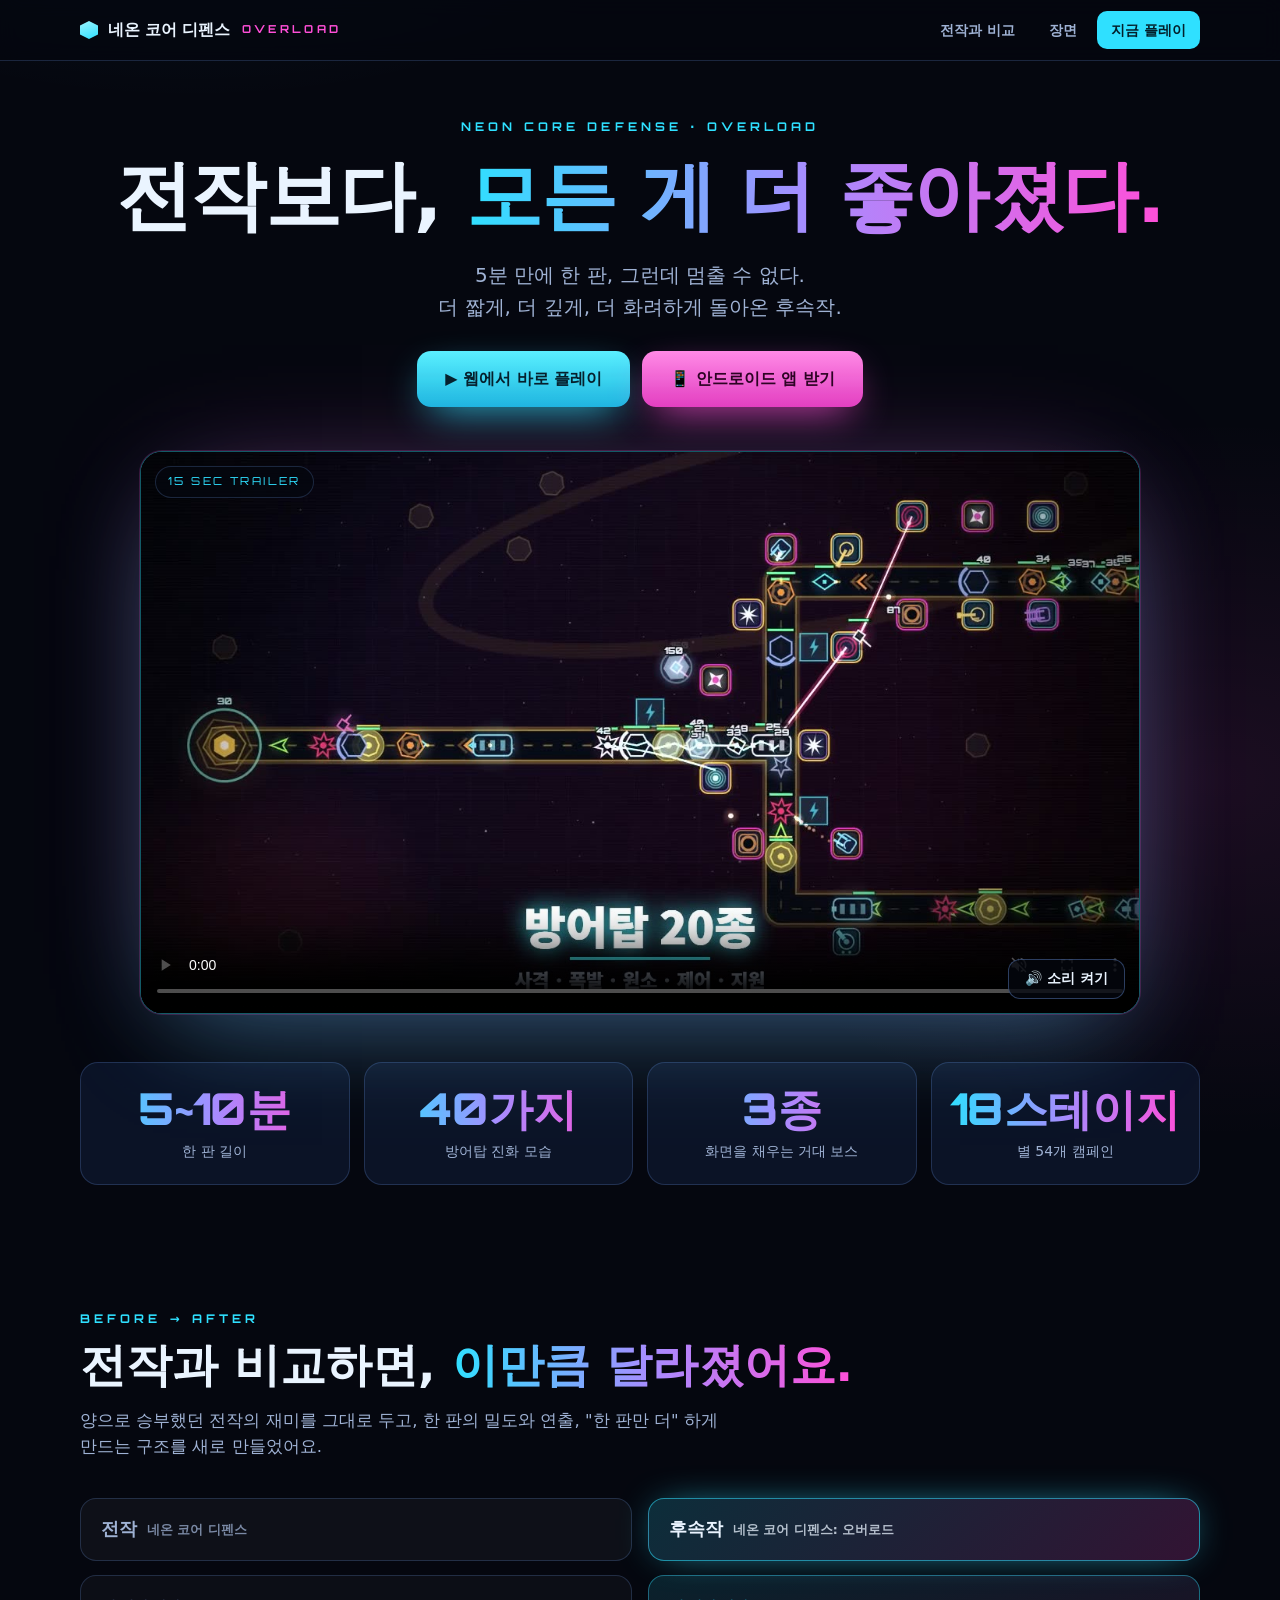
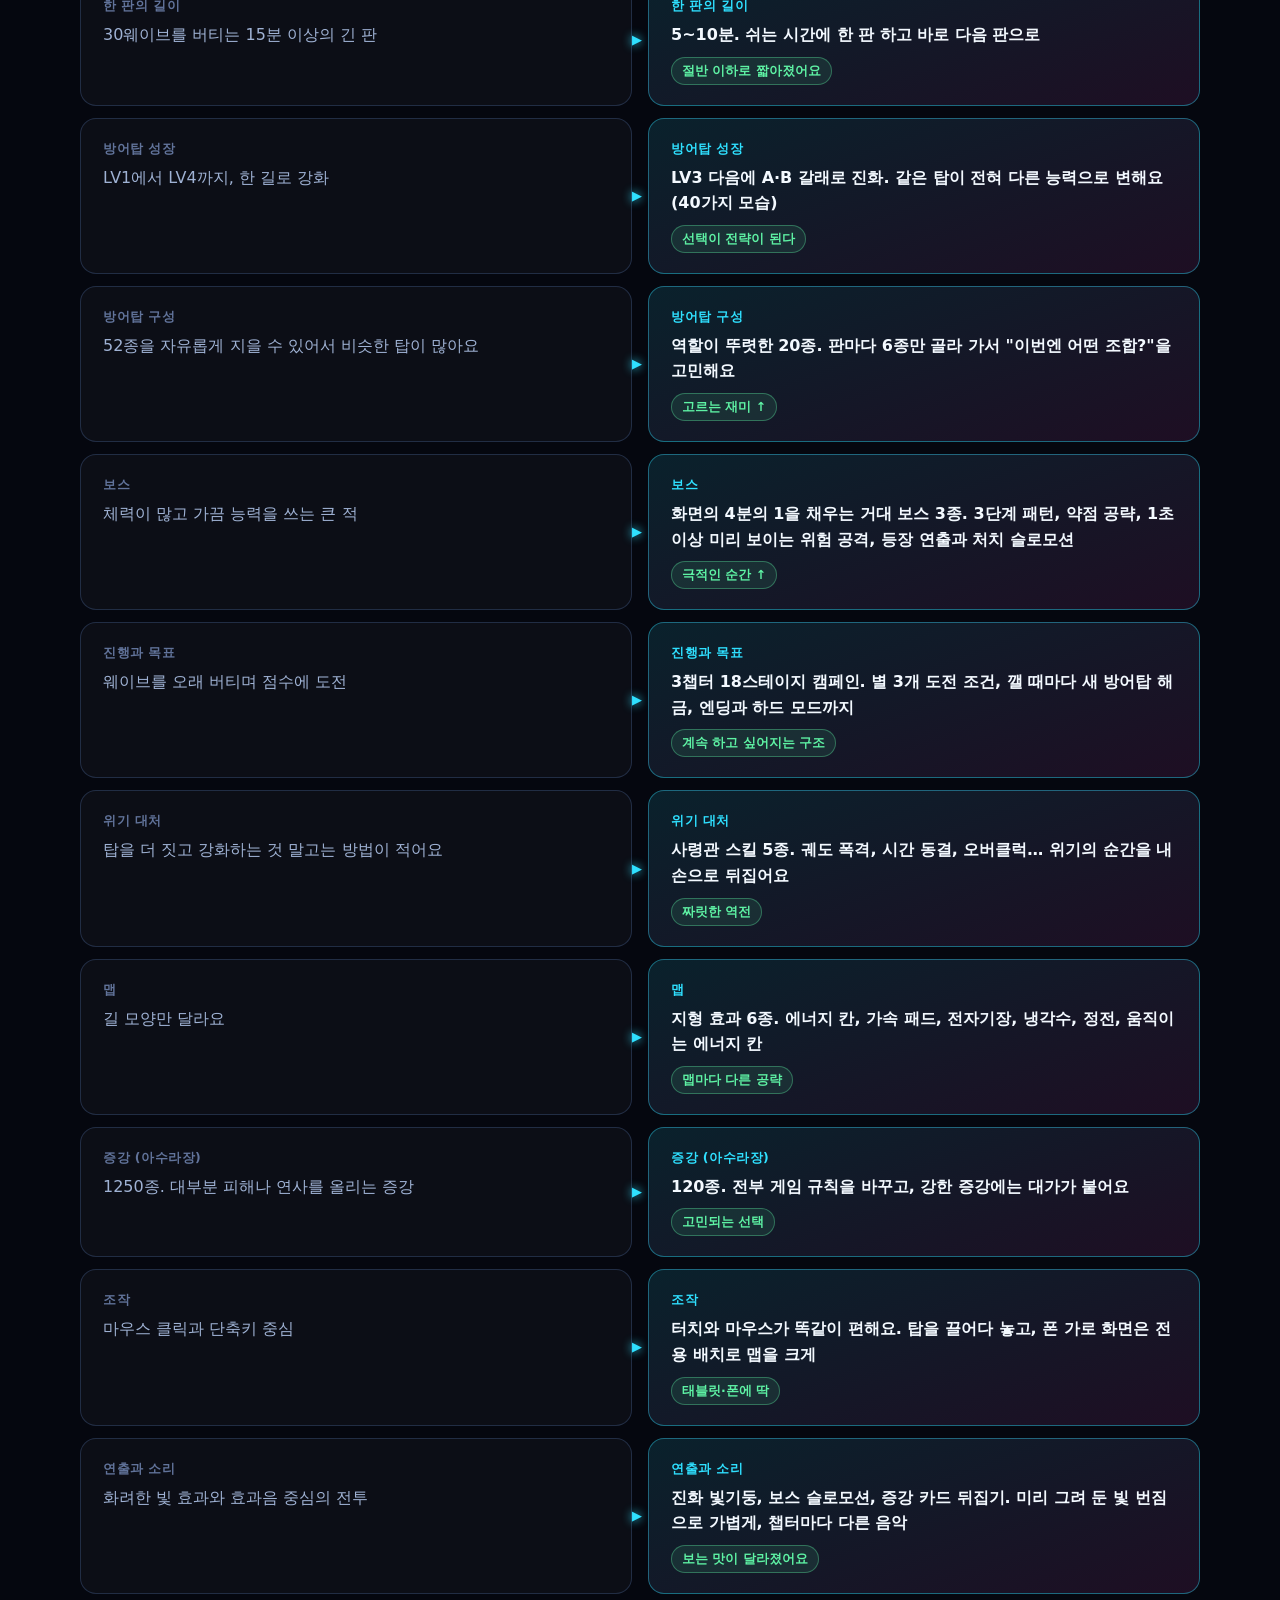
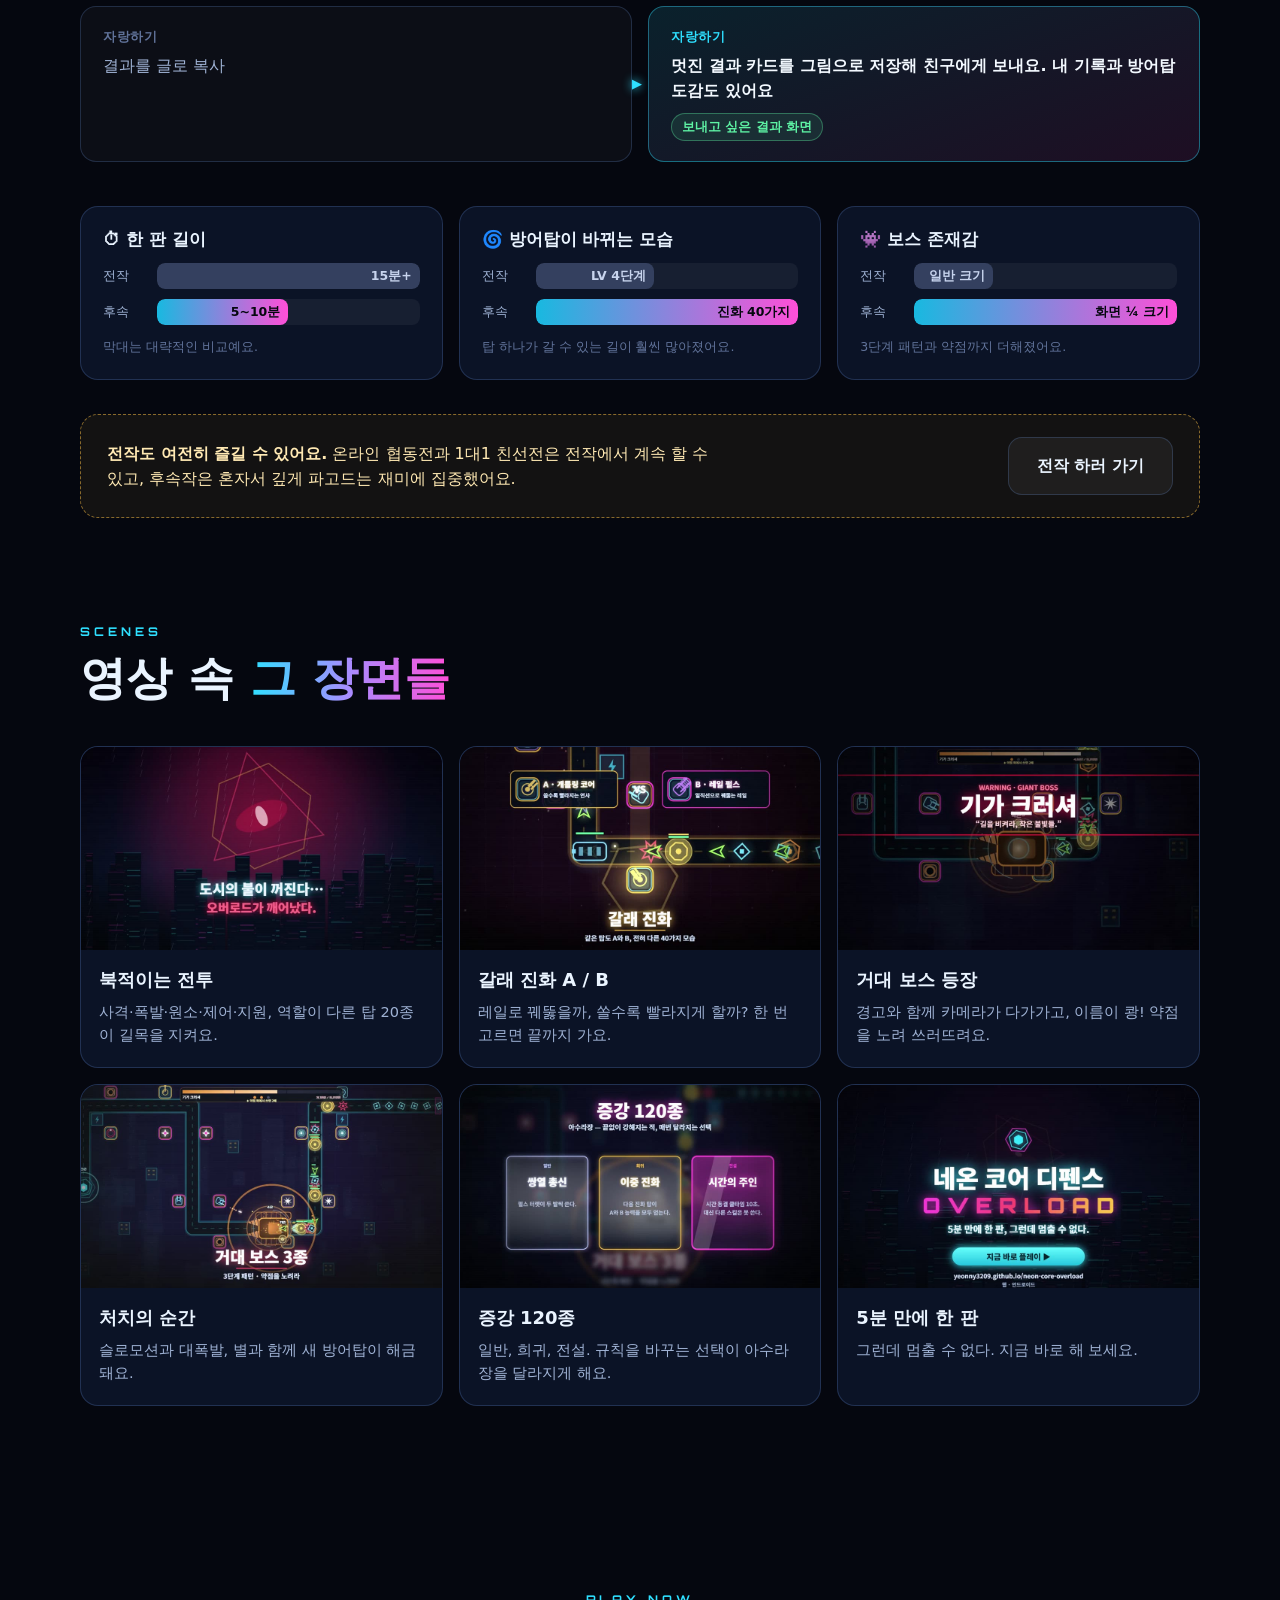
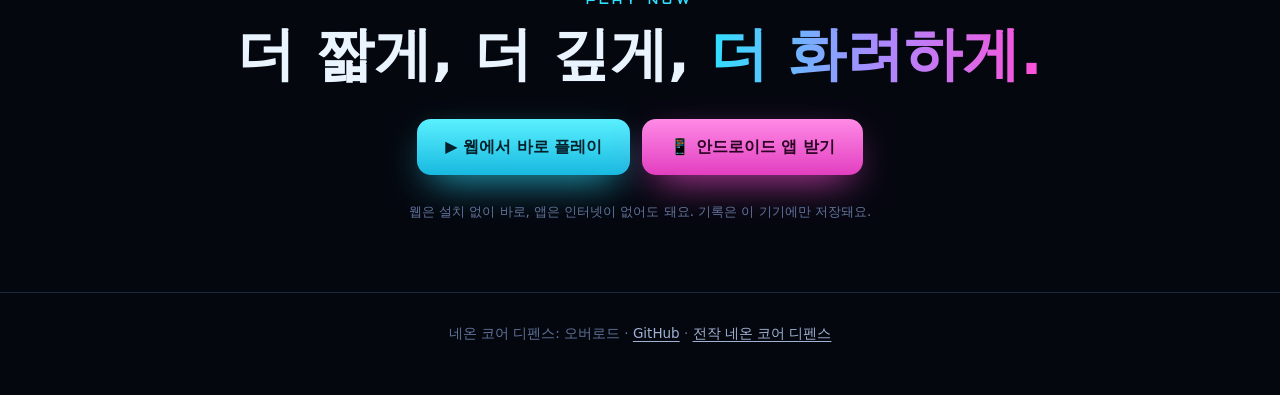
==== promo.html @ 589a6226 "홍보 페이지 추가: 광고 영상과 전작 대비 비교 Co-Authored-By: Claude Sonnet 5.5 <noreply@anthropic.com>" ====
<!DOCTYPE html>
<html lang="ko">
<head>
<meta charset="utf-8">
<meta name="viewport" content="width=device-width, initial-scale=1">
<title>네온 코어 디펜스: 오버로드 — 전작보다 모든 게 더 좋아졌다</title>
<meta name="description" content="5분 만에 한 판, 그런데 멈출 수 없다. 방어탑 갈래 진화, 거대 보스, 캠페인 18스테이지로 돌아온 네온 코어 디펜스 후속작.">
<meta name="theme-color" content="#05070f">
<style>
@font-face{font-family:'Orbitron';font-weight:400 900;font-display:block;src:url([data-uri]) format('woff2')}
:root{--bg:#05070f;--panel:rgba(14,22,44,.82);--edge:rgba(120,170,255,.2);--ice:#eaf4ff;--mute:#9fb2d4;--dim:#61739a;
 --core:#2fe0ff;--mag:#ff4fd8;--gold:#ffc247;--bad:#ff4d6d;--good:#5ef2a4;
 --font:'Pretendard','Apple SD Gothic Neo','Malgun Gothic','Noto Sans KR',system-ui,sans-serif;--fd:'Orbitron',var(--font)}
*{box-sizing:border-box}
html{scroll-behavior:smooth}
body{margin:0;background:var(--bg);color:var(--ice);font-family:var(--font);line-height:1.6;overflow-x:hidden;
 background-image:radial-gradient(1000px 600px at 15% -5%,rgba(47,224,255,.1),transparent 60%),radial-gradient(900px 600px at 95% 15%,rgba(255,79,216,.09),transparent 60%)}
a{color:inherit;text-decoration:none}
.wrap{width:min(1120px,calc(100% - 40px));margin:0 auto}
section{padding:84px 0}
.kicker{font-family:var(--fd);letter-spacing:.34em;font-size:12px;color:var(--core);font-weight:700}
h1,h2,h3{margin:0;line-height:1.2}
h2{font-size:clamp(28px,4.6vw,46px);font-weight:900;margin-top:10px}
.lead{color:var(--mute);max-width:62ch;margin:14px 0 0;font-size:16.5px}
.grad{background:linear-gradient(90deg,#2fe0ff,#a98bff,#ff4fd8);-webkit-background-clip:text;background-clip:text;color:transparent}
.btn{display:inline-flex;align-items:center;gap:8px;padding:15px 28px;border-radius:14px;font-weight:800;font-size:16px;border:1px solid var(--edge);
 background:rgba(255,255,255,.05);transition:transform .15s,box-shadow .15s,background .15s;cursor:pointer;color:var(--ice);font-family:inherit}
.btn:hover{transform:translateY(-2px);background:rgba(255,255,255,.09)}
.btn.p{background:linear-gradient(180deg,#5af0ff,#18b9e0);color:#03202b;border:0;box-shadow:0 14px 40px -14px var(--core)}
.btn.m{background:linear-gradient(180deg,#ff8ae6,#e23fc0);color:#2b0322;border:0;box-shadow:0 14px 40px -14px var(--mag)}

/* 상단 */
nav{position:sticky;top:0;z-index:20;backdrop-filter:blur(10px);background:rgba(5,7,15,.7);border-bottom:1px solid var(--edge)}
nav .wrap{display:flex;align-items:center;justify-content:space-between;height:60px}
.logo{font-weight:900;letter-spacing:-.01em;display:flex;align-items:center;gap:10px}
.logo i{width:18px;height:18px;background:linear-gradient(160deg,#9af4ff,var(--core));clip-path:polygon(50% 0,100% 25%,100% 75%,50% 100%,0 75%,0 25%);box-shadow:0 0 14px var(--core)}
.logo b{font-family:var(--fd);font-size:11px;letter-spacing:.3em;color:var(--mag);margin-left:2px}
nav .links{display:flex;gap:6px;align-items:center}
nav .links a{padding:8px 14px;border-radius:10px;color:var(--mute);font-weight:700;font-size:14px}
nav .links a:hover{color:var(--ice);background:rgba(255,255,255,.06)}
nav .links a.go{background:var(--core);color:#03202b}
@media(max-width:700px){nav .links a:not(.go){display:none}}

/* 히어로 */
.hero{padding:56px 0 40px;text-align:center;position:relative}
.hero h1{font-size:clamp(34px,6.6vw,76px);font-weight:900;letter-spacing:-.02em;margin:14px 0 0}
.hero .sub{margin:18px auto 0;max-width:46ch;color:var(--mute);font-size:clamp(16px,2.2vw,20px)}
.hero .cta{display:flex;gap:12px;justify-content:center;flex-wrap:wrap;margin-top:28px}
.player{position:relative;margin:44px auto 0;width:min(1000px,100%);border-radius:22px;overflow:hidden;border:1px solid rgba(47,224,255,.4);
 box-shadow:0 0 0 1px rgba(255,79,216,.18),0 40px 100px -30px rgba(47,224,255,.35),0 0 120px -40px rgba(255,79,216,.4);background:#000}
.player video{display:block;width:100%;aspect-ratio:16/9;background:#000}
.player .tag{position:absolute;left:14px;top:14px;font-family:var(--fd);font-size:11px;letter-spacing:.22em;background:rgba(5,7,15,.75);padding:6px 12px;border-radius:99px;border:1px solid var(--edge);color:var(--core)}
.player .snd{position:absolute;right:14px;bottom:14px;padding:10px 16px;border-radius:12px;border:1px solid var(--edge2,rgba(120,170,255,.35));background:rgba(5,7,15,.78);color:var(--ice);
 font-weight:800;font-size:14px;cursor:pointer;font-family:inherit}
.player .snd:hover{background:rgba(47,224,255,.2)}

/* 숫자 */
.stats{display:grid;grid-template-columns:repeat(4,1fr);gap:14px;margin-top:48px}
.stat{padding:22px 16px;border-radius:18px;background:var(--panel);border:1px solid var(--edge);text-align:center}
.stat b{display:block;font-family:var(--fd);font-size:clamp(30px,4vw,44px);font-weight:900;line-height:1.1}
.stat span{display:block;color:var(--mute);font-size:14px;margin-top:6px}
@media(max-width:760px){.stats{grid-template-columns:repeat(2,1fr)}}

/* 비교 */
.vs-head{display:grid;grid-template-columns:1fr 1fr;gap:16px;margin-top:38px}
.vs-head div{padding:16px 20px;border-radius:16px;font-weight:900;font-size:18px;display:flex;align-items:center;gap:10px}
.vs-head .old{background:rgba(255,255,255,.04);border:1px solid var(--edge);color:var(--mute)}
.vs-head .new{background:linear-gradient(135deg,rgba(47,224,255,.18),rgba(255,79,216,.18));border:1px solid rgba(47,224,255,.55);box-shadow:0 0 40px -16px var(--core)}
.vs-head small{font-weight:600;font-size:12.5px;opacity:.75}
.vs{display:grid;gap:12px;margin-top:14px}
.row{display:grid;grid-template-columns:1fr 1fr;gap:16px;opacity:0;transform:translateY(24px);transition:opacity .6s,transform .6s}
.row.in{opacity:1;transform:none}
.cell{padding:20px 22px;border-radius:16px;position:relative}
.cell .lab{font-size:12.5px;font-weight:800;letter-spacing:.04em;margin-bottom:6px}
.cell p{margin:0}
.cell.old{background:rgba(255,255,255,.03);border:1px solid var(--edge);color:var(--mute)}
.cell.old .lab{color:var(--dim)}
.cell.new{background:linear-gradient(160deg,rgba(47,224,255,.12),rgba(255,79,216,.1));border:1px solid rgba(47,224,255,.4)}
.cell.new .lab{color:var(--core)}
.cell.new p{color:#f3f9ff;font-weight:600}
.cell.new::before{content:"▶";position:absolute;left:-17px;top:50%;transform:translateY(-50%);color:var(--core);font-size:13px;text-shadow:0 0 10px var(--core)}
.cell .up{display:inline-block;margin-top:9px;font-size:12.5px;font-weight:800;color:var(--good);background:rgba(94,242,164,.1);border:1px solid rgba(94,242,164,.35);padding:3px 10px;border-radius:99px}
@media(max-width:760px){
 .vs-head{display:none}
 .row{grid-template-columns:1fr;gap:8px;margin-bottom:12px}
 .cell.new::before{content:"▼";left:50%;top:-14px;transform:translateX(-50%)}
}

/* 막대 비교 */
.bars{margin-top:44px;display:grid;grid-template-columns:repeat(3,1fr);gap:16px}
.bar{padding:22px;border-radius:18px;background:var(--panel);border:1px solid var(--edge)}
.bar h3{font-size:17px;margin-bottom:14px}
.bar .b{display:flex;align-items:center;gap:10px;margin-top:10px;font-size:13px}
.bar .b label{width:44px;color:var(--mute);flex:none}
.bar .track{flex:1;height:26px;border-radius:8px;background:rgba(255,255,255,.05);overflow:hidden}
.bar .fill{height:100%;width:0;border-radius:8px;display:flex;align-items:center;justify-content:flex-end;padding-right:8px;font-weight:800;font-size:12.5px;transition:width 1.2s cubic-bezier(.2,.8,.2,1)}
.fill.o{background:#34405f;color:#c8d4ee}.fill.n{background:linear-gradient(90deg,#18b9e0,#ff4fd8);color:#05070f}
.bar small{display:block;margin-top:12px;color:var(--dim);font-size:12.5px}
@media(max-width:860px){.bars{grid-template-columns:1fr}}

/* 장면 */
.shots{display:grid;grid-template-columns:repeat(3,1fr);gap:16px;margin-top:40px}
.shot{border-radius:18px;overflow:hidden;border:1px solid var(--edge);background:var(--panel);transition:transform .2s,border-color .2s}
.shot:hover{transform:translateY(-4px);border-color:rgba(47,224,255,.5)}
.shot img{display:block;width:100%;aspect-ratio:16/9;object-fit:cover}
.shot div{padding:16px 18px 20px}
.shot b{font-size:18px}
.shot p{margin:6px 0 0;color:var(--mute);font-size:14.5px}
@media(max-width:900px){.shots{grid-template-columns:1fr 1fr}}
@media(max-width:600px){.shots{grid-template-columns:1fr}}

/* 전작 존중 */
.note{margin-top:34px;padding:22px 26px;border-radius:18px;border:1px dashed rgba(255,194,71,.5);background:rgba(255,194,71,.06);color:#ffe9b3;display:flex;gap:16px;align-items:center;flex-wrap:wrap;justify-content:space-between}
.note p{margin:0;max-width:60ch}

/* 마지막 */
.final{text-align:center;padding:100px 0 70px}
.final h2{font-size:clamp(30px,5.4vw,58px)}
.final .cta{display:flex;gap:12px;justify-content:center;flex-wrap:wrap;margin-top:30px}
.final small{display:block;margin-top:26px;color:var(--dim)}
footer{padding:30px 0 50px;text-align:center;color:var(--dim);font-size:13.5px;border-top:1px solid var(--edge)}
footer a{color:var(--mute);text-decoration:underline;text-underline-offset:3px}
@media(prefers-reduced-motion:reduce){*{animation:none!important;transition-duration:.01ms!important}.row{opacity:1;transform:none}}
</style>
</head>
<body>

<nav><div class="wrap">
 <a href="#top" class="logo"><i></i>네온 코어 디펜스 <b>OVERLOAD</b></a>
 <div class="links"><a href="#compare">전작과 비교</a><a href="#scenes">장면</a><a class="go" href="https://yeonny3209.github.io/neon-core-overload/">지금 플레이</a></div>
</div></nav>

<header class="hero" id="top"><div class="wrap">
 <div class="kicker">NEON CORE DEFENSE · OVERLOAD</div>
 <h1>전작보다, <span class="grad">모든 게 더 좋아졌다.</span></h1>
 <p class="sub">5분 만에 한 판, 그런데 멈출 수 없다.<br>더 짧게, 더 깊게, 더 화려하게 돌아온 후속작.</p>
 <div class="cta">
  <a class="btn p" href="https://yeonny3209.github.io/neon-core-overload/">▶ 웹에서 바로 플레이</a>
  <a class="btn m" href="https://github.com/yeonny3209/neon-core-overload/releases/download/android-latest/neon-core-overload.apk">📱 안드로이드 앱 받기</a>
 </div>

 <div class="player">
  <video id="v" src="[data-uri]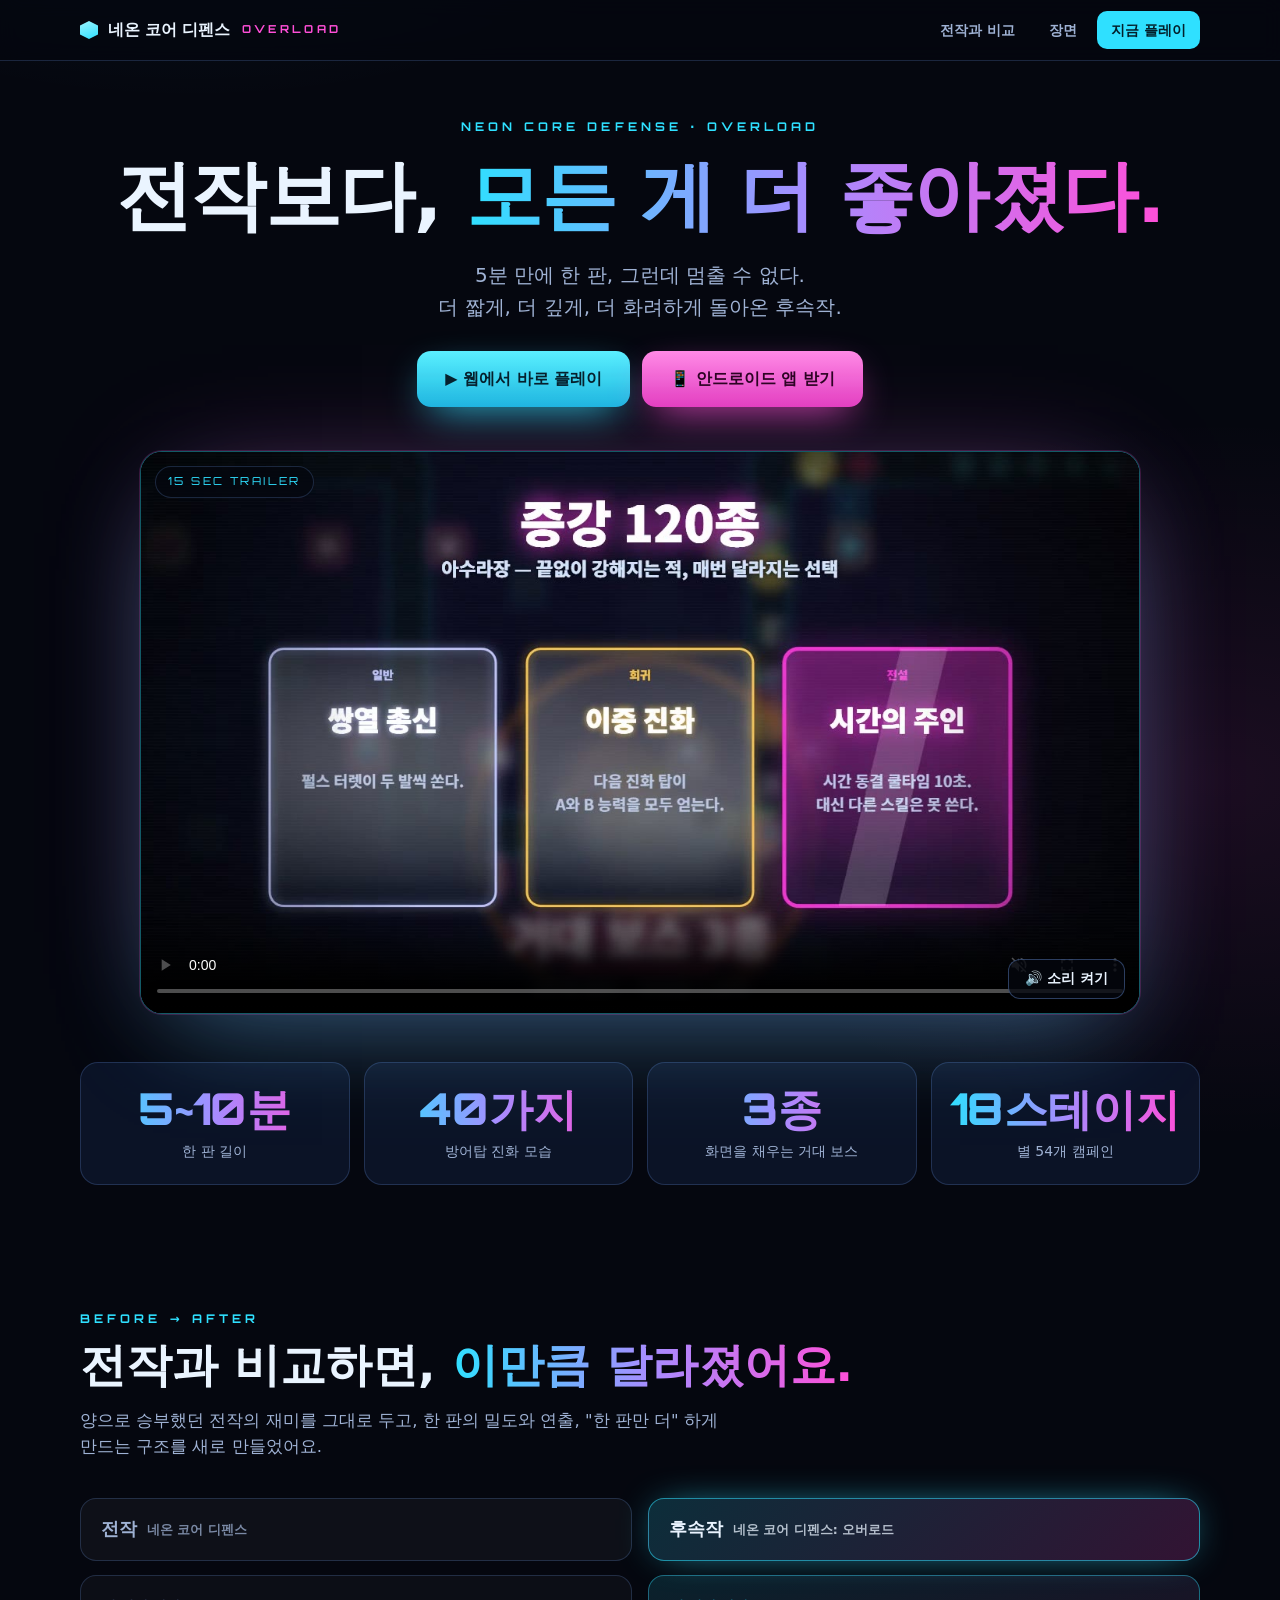
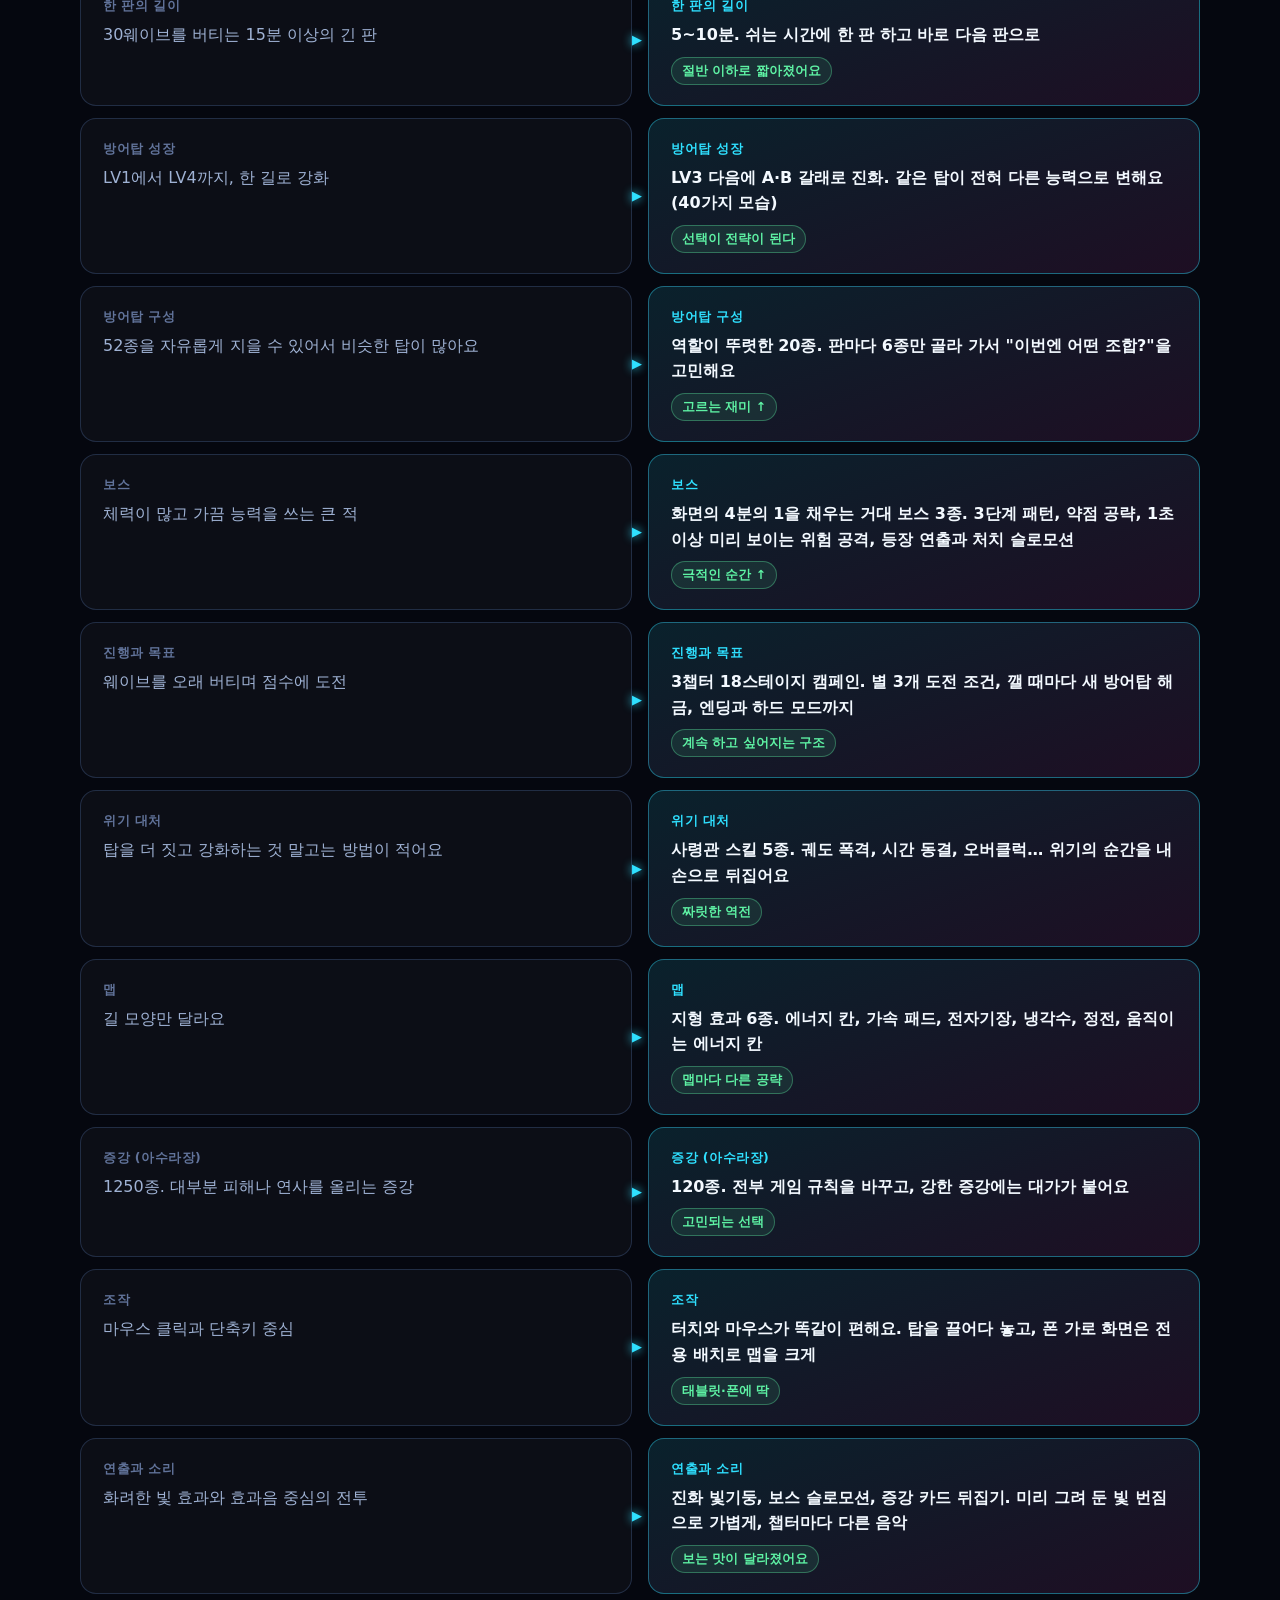
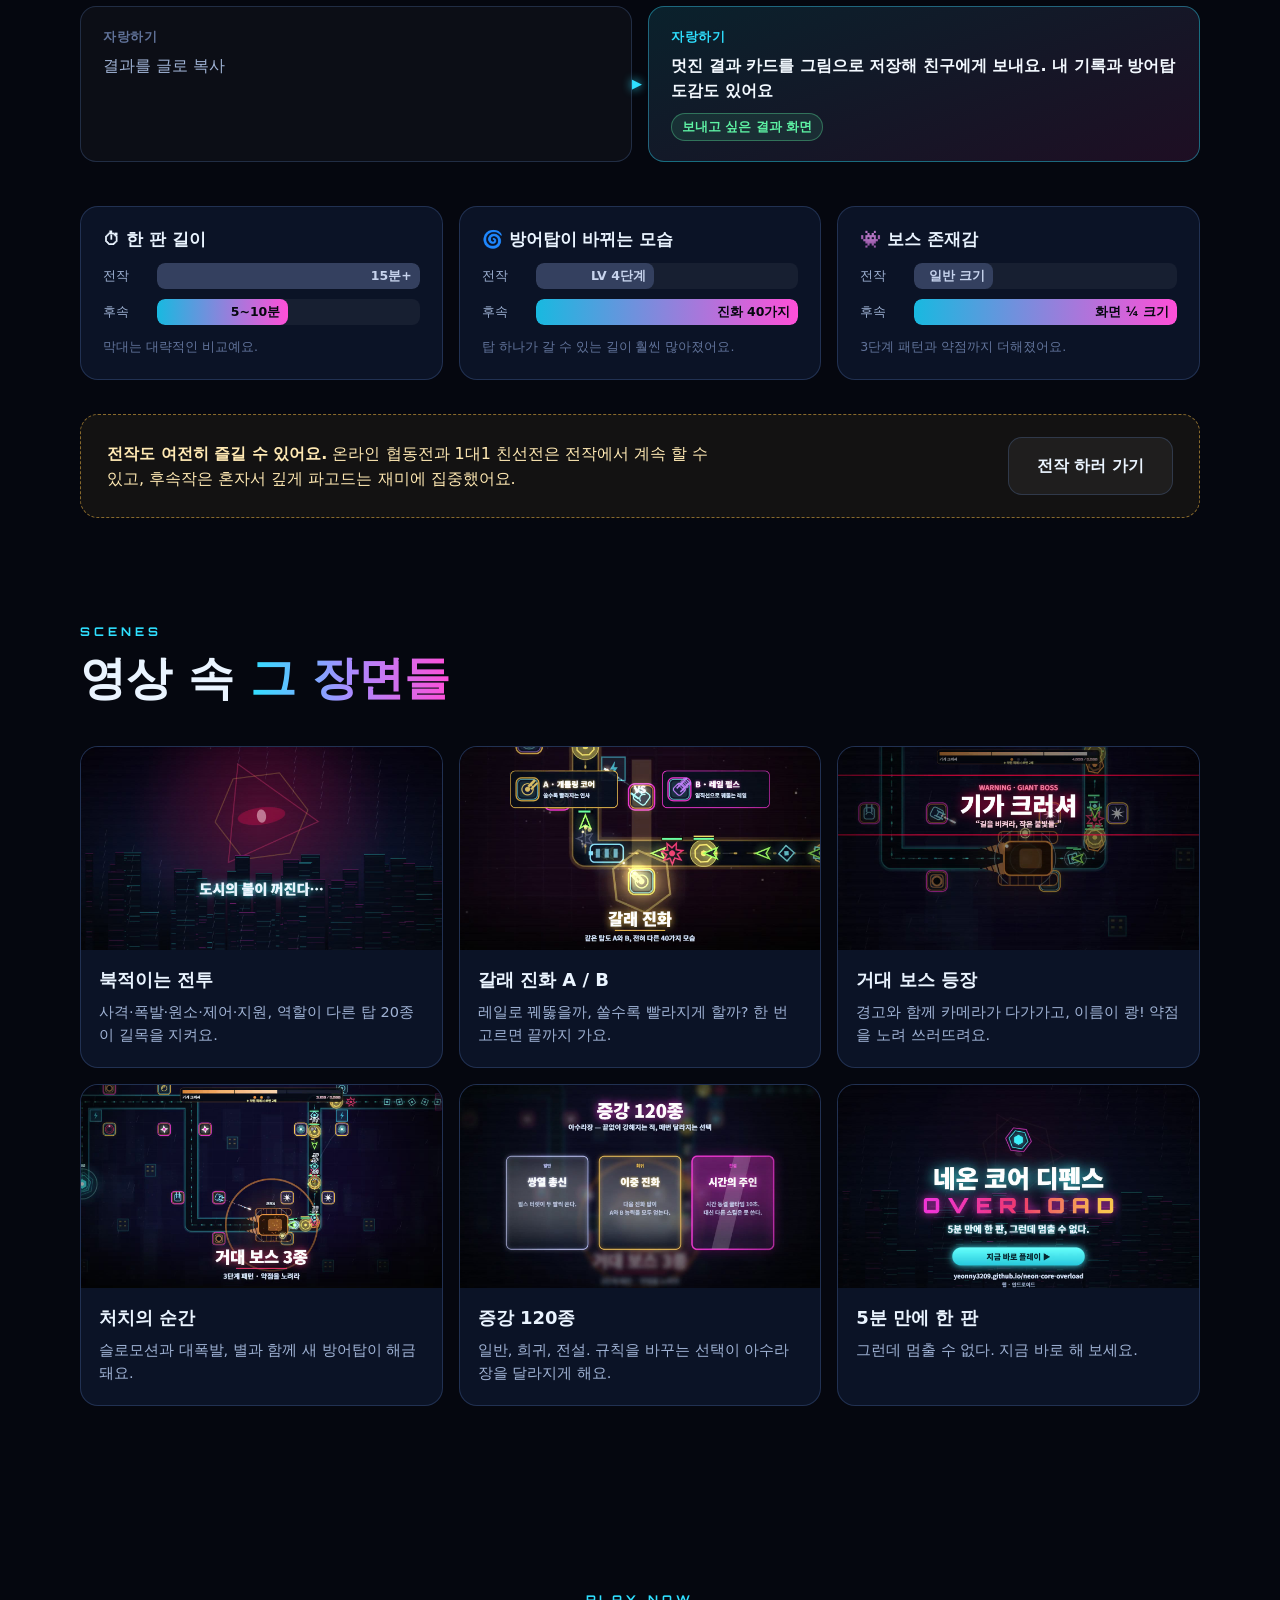
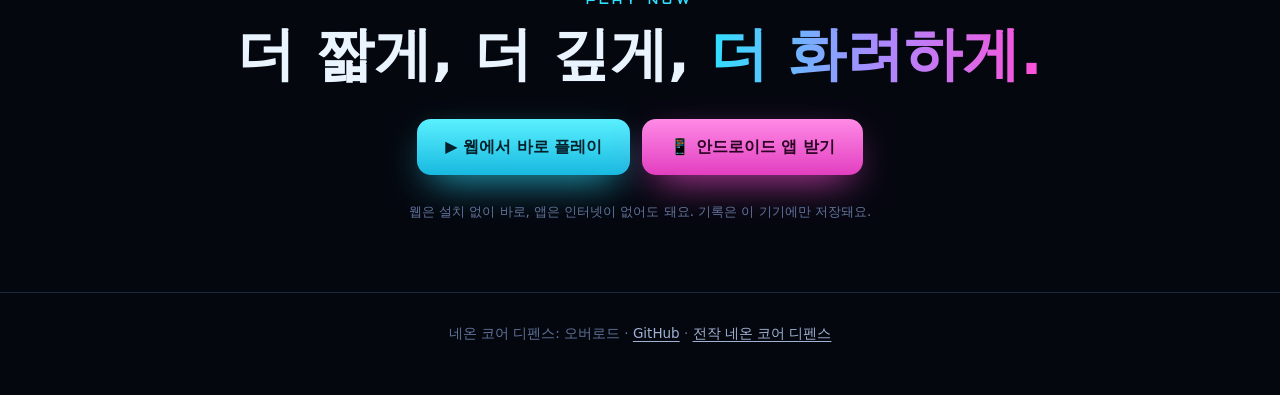
